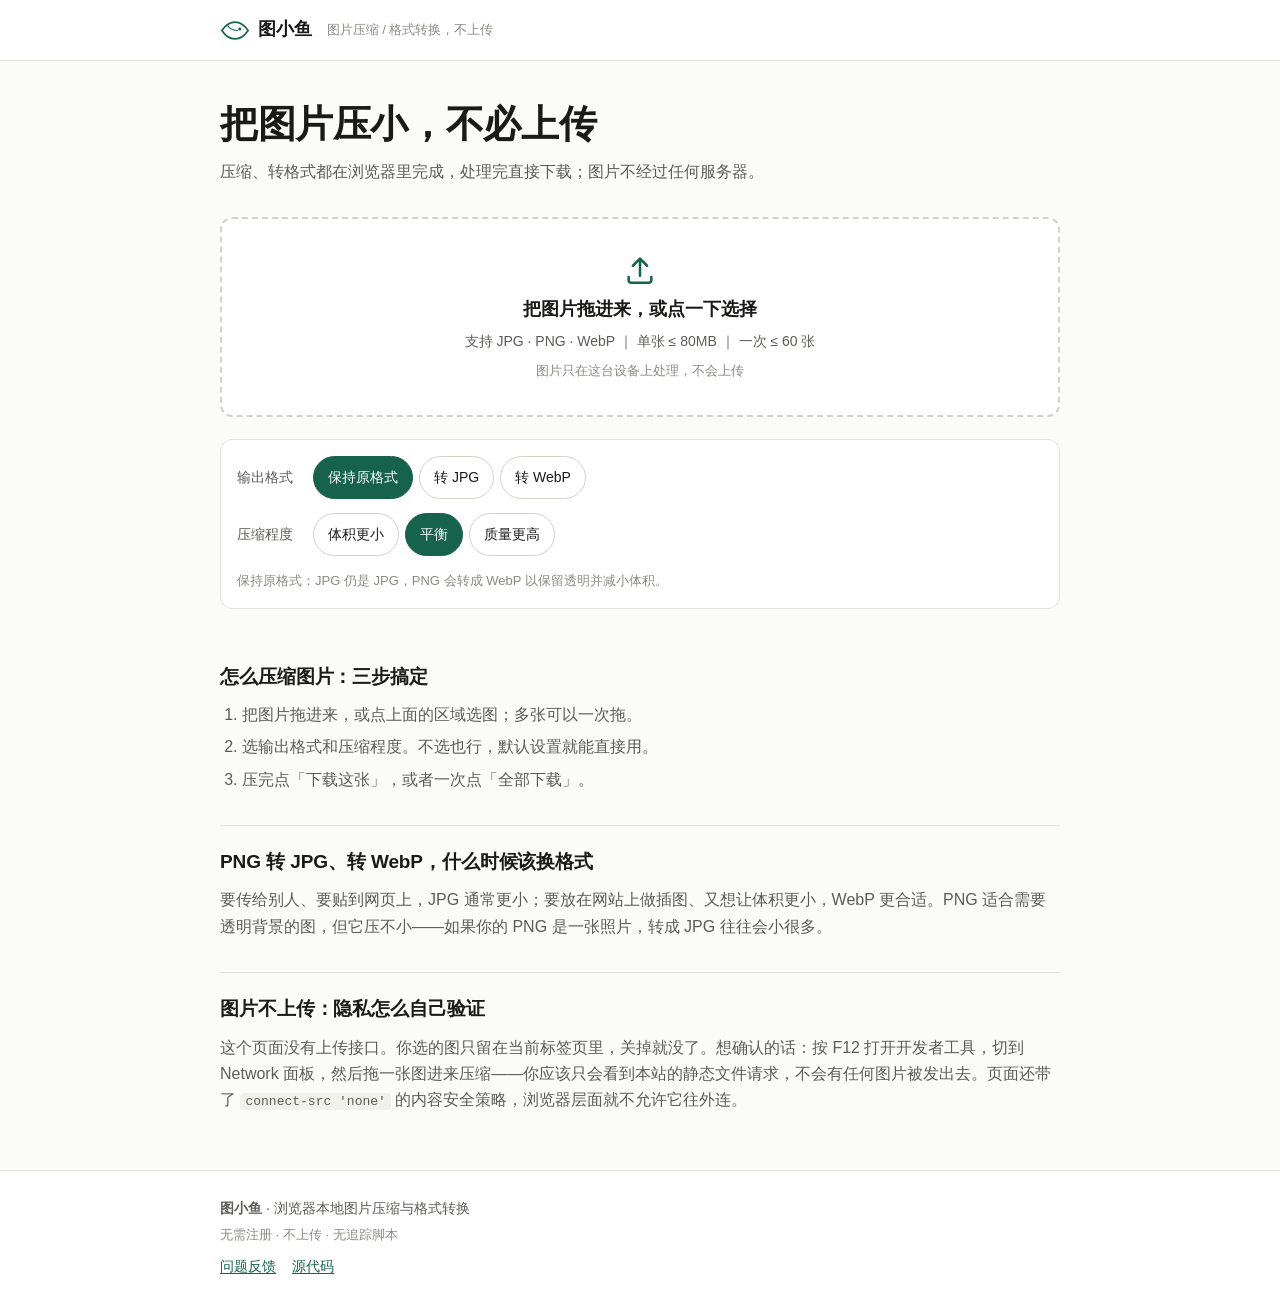
==== index.html @ 1ad6e544 "R2: 图小鱼静态站（零构建/零依赖/零上传，首屏 40KB）" ====
<!doctype html>
<html lang="zh-CN">
<head>
<meta charset="utf-8">
<meta name="viewport" content="width=device-width, initial-scale=1">
<title>图小鱼 · 本地压缩图片｜PNG 转 JPG、转 WebP</title>
<meta name="description" content="在浏览器里压缩图片、PNG 转 JPG、JPG 转 WebP，支持批量。图片不上传服务器，压完直接下载，手机电脑都能用，打开网页即可。">
<meta http-equiv="Content-Security-Policy" content="default-src 'self'; img-src 'self' blob: data:; connect-src 'none'; style-src 'self'; script-src 'self'; worker-src 'self' blob:; base-uri 'none'; form-action 'none'">
<link rel="canonical" href="https://freddywang12138.github.io/tuxiaoyu/">
<link rel="stylesheet" href="./styles/main.css">
<script type="application/ld+json">
{
  "@context": "https://schema.org",
  "@type": "WebApplication",
  "name": "图小鱼",
  "url": "https://freddywang12138.github.io/tuxiaoyu/",
  "applicationCategory": "MultimediaApplication",
  "operatingSystem": "Any",
  "inLanguage": "zh-CN",
  "description": "在浏览器本地压缩图片、转换格式，图片不上传服务器。",
  "offers": { "@type": "Offer", "price": "0", "priceCurrency": "CNY" }
}
</script>
</head>
<body>
<a class="skip" href="#main">跳到主内容</a>

<header class="top">
  <div class="wrap top-inner">
    <div class="brand">
      <svg class="logo" viewBox="0 0 32 24" aria-hidden="true" focusable="false">
        <path d="M2 12c4-6 9-9 14-9s10 3 14 9c-4 6-9 9-14 9S6 18 2 12z" fill="none" stroke="currentColor" stroke-width="1.8"/>
        <circle cx="21" cy="10.5" r="1.6" fill="currentColor"/>
        <path d="M8 6.5c2 3.5 6 5.5 10.5 5.5" fill="none" stroke="currentColor" stroke-width="1.2" stroke-linecap="round"/>
      </svg>
      <span class="brand-name">图小鱼</span>
    </div>
    <p class="top-tag">图片压缩 / 格式转换，不上传</p>
  </div>
</header>

<main id="main" class="wrap">

  <section class="intro">
    <h1>把图片压小，不必上传</h1>
    <p class="sub">压缩、转格式都在浏览器里完成，处理完直接下载；图片不经过任何服务器。</p>
  </section>

  <section class="picker" aria-labelledby="picker-title">
    <h2 class="sr-only" id="picker-title">选择图片</h2>
    <label class="drop" id="drop" for="file-input" tabindex="0">
      <span class="drop-icon" aria-hidden="true">
        <svg viewBox="0 0 24 24" focusable="false"><path d="M12 16V4m0 0L7 9m5-5 5 5M4 17v2a2 2 0 0 0 2 2h12a2 2 0 0 0 2-2v-2" fill="none" stroke="currentColor" stroke-width="1.8" stroke-linecap="round" stroke-linejoin="round"/></svg>
      </span>
      <span class="drop-title">把图片拖进来，或点一下选择</span>
      <span class="drop-sub">支持 JPG · PNG · WebP ｜ 单张 ≤ 80MB ｜ 一次 ≤ 60 张</span>
      <span class="drop-privacy">图片只在这台设备上处理，不会上传</span>
    </label>
    <input id="file-input" class="sr-only" type="file" accept="image/jpeg,image/png,image/webp" multiple>
  </section>

  <p id="alert" class="alert" role="status" hidden></p>

  <section class="options" id="options" hidden aria-label="输出设置">
    <div class="opt-group">
      <span class="opt-label" id="fmt-label">输出格式</span>
      <div class="seg" role="radiogroup" aria-labelledby="fmt-label" id="fmt-group">
        <label class="seg-item"><input type="radio" name="fmt" value="keep" checked><span>保持原格式</span></label>
        <label class="seg-item"><input type="radio" name="fmt" value="jpeg"><span>转 JPG</span></label>
        <label class="seg-item"><input type="radio" name="fmt" value="webp"><span>转 WebP</span></label>
      </div>
    </div>
    <div class="opt-group">
      <span class="opt-label" id="q-label">压缩程度</span>
      <div class="seg" role="radiogroup" aria-labelledby="q-label" id="q-group">
        <label class="seg-item"><input type="radio" name="q" value="low"><span>体积更小</span></label>
        <label class="seg-item"><input type="radio" name="q" value="mid" checked><span>平衡</span></label>
        <label class="seg-item"><input type="radio" name="q" value="high"><span>质量更高</span></label>
      </div>
    </div>
    <p class="opt-hint" id="fmt-hint"></p>
  </section>

  <section class="results" id="results" hidden aria-labelledby="results-title">
    <h2 class="sr-only" id="results-title">处理结果</h2>
    <div class="summary" id="summary"></div>
    <ul class="list" id="list"></ul>
    <div class="actions">
      <button class="btn primary" id="download-all" type="button">全部下载</button>
      <button class="btn ghost" id="cancel" type="button" hidden>取消剩余</button>
      <button class="btn ghost" id="reset" type="button">再压一批</button>
    </div>
  </section>

  <p class="sr-only" id="live" aria-live="polite"></p>

  <section class="faq">
    <h2>怎么压缩图片：三步搞定</h2>
    <ol class="steps">
      <li>把图片拖进来，或点上面的区域选图；多张可以一次拖。</li>
      <li>选输出格式和压缩程度。不选也行，默认设置就能直接用。</li>
      <li>压完点「下载这张」，或者一次点「全部下载」。</li>
    </ol>

    <h2>PNG 转 JPG、转 WebP，什么时候该换格式</h2>
    <p>要传给别人、要贴到网页上，JPG 通常更小；要放在网站上做插图、又想让体积更小，WebP 更合适。PNG 适合需要透明背景的图，但它压不小——如果你的 PNG 是一张照片，转成 JPG 往往会小很多。</p>

    <h2>图片不上传：隐私怎么自己验证</h2>
    <p>这个页面没有上传接口。你选的图只留在当前标签页里，关掉就没了。想确认的话：按 F12 打开开发者工具，切到 Network 面板，然后拖一张图进来压缩——你应该只会看到本站的静态文件请求，不会有任何图片被发出去。页面还带了 <code>connect-src 'none'</code> 的内容安全策略，浏览器层面就不允许它往外连。</p>
  </section>
</main>

<footer class="foot">
  <div class="wrap">
    <p><strong>图小鱼</strong> · 浏览器本地图片压缩与格式转换</p>
    <p class="foot-meta">无需注册 · 不上传 · 无追踪脚本</p>
    <p class="foot-links">
      <a href="https://github.com/FreddyWang12138/tuxiaoyu/issues/new?template=feedback.yml" rel="noopener">问题反馈</a>
      <a href="https://github.com/FreddyWang12138/tuxiaoyu" rel="noopener">源代码</a>
    </p>
  </div>
</footer>

<script type="module" src="./assets/js/app.js"></script>
</body>
</html>
---- styles/main.css ----
:root {
  --bg: #fbfbfa;
  --panel: #ffffff;
  --ink: #1a1a19;
  --ink-2: #5b5b58;
  --ink-3: #8a8a85;
  --line: #e4e4df;
  --line-2: #d2d2cb;
  --accent: #16624a;
  --accent-ink: #ffffff;
  --accent-soft: #eaf3ef;
  --warn-bg: #fdf4e3;
  --warn-line: #e8cfa0;
  --warn-ink: #6b4d12;
  --danger: #9c2b1f;
  --radius: 12px;
}

* { box-sizing: border-box; }

html { -webkit-text-size-adjust: 100%; }

body {
  margin: 0;
  background: var(--bg);
  color: var(--ink);
  font: 16px/1.65 -apple-system, BlinkMacSystemFont, "Segoe UI", "PingFang SC",
    "Hiragino Sans GB", "Microsoft YaHei", sans-serif;
}

.wrap { width: 100%; max-width: 880px; margin: 0 auto; padding: 0 20px; }

.sr-only {
  position: absolute; width: 1px; height: 1px; padding: 0; margin: -1px;
  overflow: hidden; clip: rect(0 0 0 0); white-space: nowrap; border: 0;
}

.skip {
  position: absolute; left: -999px; top: 0; z-index: 20;
  background: var(--ink); color: #fff; padding: 10px 16px; border-radius: 0 0 8px 0;
}
.skip:focus { left: 0; }

:focus-visible { outline: 3px solid #0b6b4f; outline-offset: 2px; }

/* header */
.top { border-bottom: 1px solid var(--line); background: var(--panel); }
.top-inner { display: flex; align-items: center; gap: 14px; min-height: 60px; flex-wrap: wrap; }
.brand { display: flex; align-items: center; gap: 8px; color: var(--accent); }
.logo { width: 30px; height: 23px; display: block; }
.brand-name { font-weight: 650; font-size: 18px; color: var(--ink); letter-spacing: .01em; }
.top-tag { margin: 0; color: var(--ink-3); font-size: 13px; }

/* intro */
.intro { padding: 40px 0 8px; }
.intro h1 {
  margin: 0 0 10px;
  font-size: clamp(26px, 5vw, 38px);
  line-height: 1.25;
  letter-spacing: -0.01em;
  font-weight: 680;
}
.sub { margin: 0; color: var(--ink-2); max-width: 46em; }

/* drop zone */
.picker { margin: 24px 0 0; }

.drop {
  display: flex; flex-direction: column; align-items: center; justify-content: center;
  gap: 6px;
  min-height: 200px;
  padding: 28px 20px;
  border: 2px dashed var(--line-2);
  border-radius: var(--radius);
  background: var(--panel);
  cursor: pointer;
  text-align: center;
  transition: border-color .15s, background-color .15s;
}
.drop:hover { border-color: var(--accent); background: var(--accent-soft); }
.drop.is-over { border-color: var(--accent); background: var(--accent-soft); }
.drop-icon svg { width: 34px; height: 34px; color: var(--accent); display: block; margin: 0 auto 2px; }
.drop-title { font-size: 18px; font-weight: 600; }
.drop-sub { color: var(--ink-2); font-size: 14px; }
.drop-privacy { color: var(--ink-3); font-size: 13px; }

/* alert */
.alert {
  margin: 16px 0 0;
  padding: 12px 14px;
  border: 1px solid var(--warn-line);
  border-radius: 10px;
  background: var(--warn-bg);
  color: var(--warn-ink);
  font-size: 14px;
}

/* options */
.options {
  margin-top: 22px; padding: 16px;
  background: var(--panel); border: 1px solid var(--line); border-radius: var(--radius);
  display: grid; gap: 14px;
}
.opt-group { display: flex; align-items: center; gap: 12px; flex-wrap: wrap; }
.opt-label { font-size: 14px; color: var(--ink-2); min-width: 64px; }
.seg { display: flex; gap: 6px; flex-wrap: wrap; }
.seg-item { position: relative; }
.seg-item input { position: absolute; opacity: 0; width: 1px; height: 1px; }
.seg-item span {
  display: inline-block; padding: 9px 14px; min-height: 40px;
  border: 1px solid var(--line-2); border-radius: 999px;
  font-size: 14px; background: var(--panel); cursor: pointer;
  transition: background-color .12s, border-color .12s, color .12s;
}
.seg-item input:checked + span {
  background: var(--accent); border-color: var(--accent); color: var(--accent-ink);
}
.seg-item input:focus-visible + span { outline: 3px solid #0b6b4f; outline-offset: 2px; }
.seg-item input:disabled + span { opacity: .45; cursor: not-allowed; text-decoration: line-through; }
.opt-hint { margin: 0; font-size: 13px; color: var(--ink-3); }

/* results */
.results { margin-top: 22px; }
.summary {
  padding: 14px 16px; border-radius: var(--radius) var(--radius) 0 0;
  background: var(--accent-soft); border: 1px solid var(--line); border-bottom: 0;
  font-weight: 600; font-size: 15px;
}
.list { list-style: none; margin: 0; padding: 0; background: var(--panel); border: 1px solid var(--line); }
.row {
  display: grid;
  grid-template-columns: 56px minmax(0, 1fr) auto;
  gap: 12px; align-items: center;
  padding: 12px 14px;
  border-top: 1px solid var(--line);
}
.row:first-child { border-top: 0; }
.thumb {
  width: 56px; height: 56px; border-radius: 8px; object-fit: cover;
  background: #f0f0ec; border: 1px solid var(--line);
}
.row-main { min-width: 0; }
.row-name {
  margin: 0; font-size: 14px; font-weight: 550;
  overflow: hidden; text-overflow: ellipsis; white-space: nowrap;
}
.row-meta { margin: 3px 0 0; font-size: 13px; color: var(--ink-3); }
.row-meta .delta { color: var(--accent); font-weight: 600; }
.row-meta .flat { color: var(--ink-2); }
.row-meta .err { color: var(--danger); }
.row-side { display: flex; align-items: center; gap: 8px; }

.btn {
  font: inherit; font-size: 14px;
  min-height: 44px; padding: 10px 18px;
  border-radius: 10px; border: 1px solid transparent;
  cursor: pointer;
}
.btn.primary { background: var(--accent); color: var(--accent-ink); border-color: var(--accent); }
.btn.primary:hover { filter: brightness(1.06); }
.btn.ghost { background: var(--panel); color: var(--ink); border-color: var(--line-2); }
.btn.ghost:hover { background: #f4f4f0; }
.btn.small { min-height: 36px; padding: 6px 12px; font-size: 13px; }
.btn:disabled { opacity: .5; cursor: not-allowed; }

.actions { display: flex; gap: 10px; flex-wrap: wrap; margin-top: 16px; }

.spinner {
  width: 16px; height: 16px; border-radius: 50%;
  border: 2px solid var(--line-2); border-top-color: var(--accent);
  animation: spin .8s linear infinite; display: inline-block;
}
@keyframes spin { to { transform: rotate(360deg); } }
@media (prefers-reduced-motion: reduce) { .spinner { animation-duration: 2.4s; } }

/* faq */
.faq { margin: 52px 0 0; }
.faq h2 {
  margin: 32px 0 10px; font-size: 19px; letter-spacing: -0.005em;
  padding-top: 20px; border-top: 1px solid var(--line);
}
.faq h2:first-of-type { border-top: 0; padding-top: 0; margin-top: 0; }
.faq p { margin: 0; color: var(--ink-2); }
.steps { margin: 0; padding-left: 22px; color: var(--ink-2); }
.steps li { margin: 6px 0; }
code {
  font: 13px/1.4 ui-monospace, SFMono-Regular, Menlo, Consolas, monospace;
  background: #f1f1ec; padding: 1px 5px; border-radius: 4px;
}

/* footer */
.foot { margin-top: 56px; border-top: 1px solid var(--line); background: var(--panel); padding: 26px 0; }
.foot p { margin: 0 0 4px; font-size: 14px; color: var(--ink-2); }
.foot-meta { color: var(--ink-3) !important; font-size: 13px !important; }
.foot-links { display: flex; gap: 16px; margin-top: 10px !important; }
.foot-links a { color: var(--accent); text-decoration: underline; text-underline-offset: 2px; }

/* mobile: rows become cards */
@media (max-width: 720px) {
  .intro { padding: 28px 0 4px; }
  .drop { min-height: 170px; padding: 22px 14px; }
  .drop-title { font-size: 16px; }
  .row {
    grid-template-columns: 48px minmax(0, 1fr);
    grid-template-areas: "thumb main" "side side";
    gap: 10px 12px;
  }
  .thumb { grid-area: thumb; width: 48px; height: 48px; }
  .row-main { grid-area: main; }
  .row-side { grid-area: side; justify-content: stretch; }
  .row-side .btn { flex: 1; }
  .opt-group { align-items: flex-start; flex-direction: column; gap: 8px; }
}
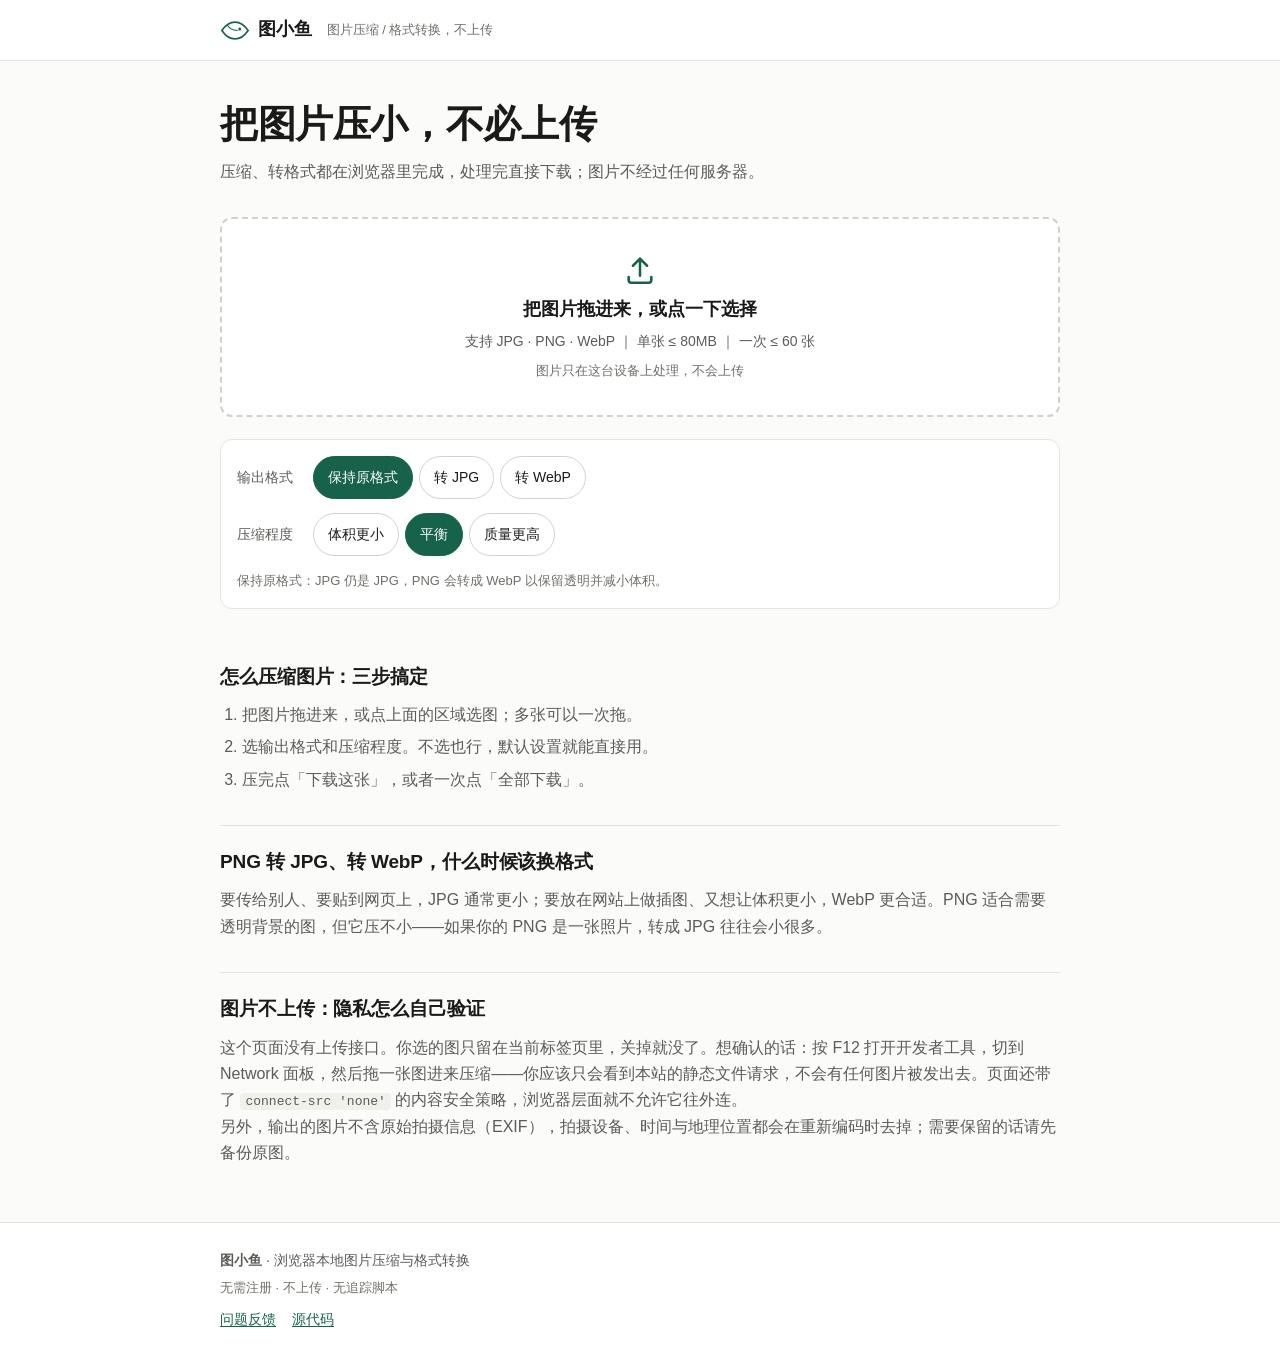
==== commit 5ed6a10f: "R3: QA 检查(91项) / CI 与 Pages 部署 / 30min 探活与周报 / 反馈模板与标签体系 修复 QA 发现的 5 个真问题： - worker 路径 ../workers → " ====
--- a/index.html
+++ b/index.html
@@ -49,6 +49,7 @@
   <section class="picker" aria-labelledby="picker-title">
     <h2 class="sr-only" id="picker-title">选择图片</h2>
     <label class="drop" id="drop" for="file-input" tabindex="0">
+      <input id="file-input" class="sr-only" type="file" accept="image/jpeg,image/png,image/webp" multiple>
       <span class="drop-icon" aria-hidden="true">
         <svg viewBox="0 0 24 24" focusable="false"><path d="M12 16V4m0 0L7 9m5-5 5 5M4 17v2a2 2 0 0 0 2 2h12a2 2 0 0 0 2-2v-2" fill="none" stroke="currentColor" stroke-width="1.8" stroke-linecap="round" stroke-linejoin="round"/></svg>
       </span>
@@ -56,7 +57,6 @@
       <span class="drop-sub">支持 JPG · PNG · WebP ｜ 单张 ≤ 80MB ｜ 一次 ≤ 60 张</span>
       <span class="drop-privacy">图片只在这台设备上处理，不会上传</span>
     </label>
-    <input id="file-input" class="sr-only" type="file" accept="image/jpeg,image/png,image/webp" multiple>
   </section>
 
   <p id="alert" class="alert" role="status" hidden></p>
@@ -107,6 +107,7 @@
 
     <h2>图片不上传：隐私怎么自己验证</h2>
     <p>这个页面没有上传接口。你选的图只留在当前标签页里，关掉就没了。想确认的话：按 F12 打开开发者工具，切到 Network 面板，然后拖一张图进来压缩——你应该只会看到本站的静态文件请求，不会有任何图片被发出去。页面还带了 <code>connect-src 'none'</code> 的内容安全策略，浏览器层面就不允许它往外连。</p>
+    <p>另外，输出的图片不含原始拍摄信息（EXIF），拍摄设备、时间与地理位置都会在重新编码时去掉；需要保留的话请先备份原图。</p>
   </section>
 </main>
 
--- a/styles/main.css
+++ b/styles/main.css
@@ -3,7 +3,7 @@
   --panel: #ffffff;
   --ink: #1a1a19;
   --ink-2: #5b5b58;
-  --ink-3: #8a8a85;
+  --ink-3: #6f6f69;
   --line: #e4e4df;
   --line-2: #d2d2cb;
   --accent: #16624a;
@@ -78,6 +78,9 @@
   transition: border-color .15s, background-color .15s;
 }
 .drop:hover { border-color: var(--accent); background: var(--accent-soft); }
+.drop.is-over, .drop.is-focused { border-color: var(--accent); background: var(--accent-soft); outline: 3px solid #0b6b4f; outline-offset: 2px; }
+/* 文件框是 sr-only 的，Tab 落在它上面时把焦点环画在整个拖拽区，否则键盘用户看不到焦点 */
+.drop:focus-within { border-color: var(--accent); background: var(--accent-soft); outline: 3px solid #0b6b4f; outline-offset: 2px; }
 .drop.is-over { border-color: var(--accent); background: var(--accent-soft); }
 .drop-icon svg { width: 34px; height: 34px; color: var(--accent); display: block; margin: 0 auto 2px; }
 .drop-title { font-size: 18px; font-weight: 600; }
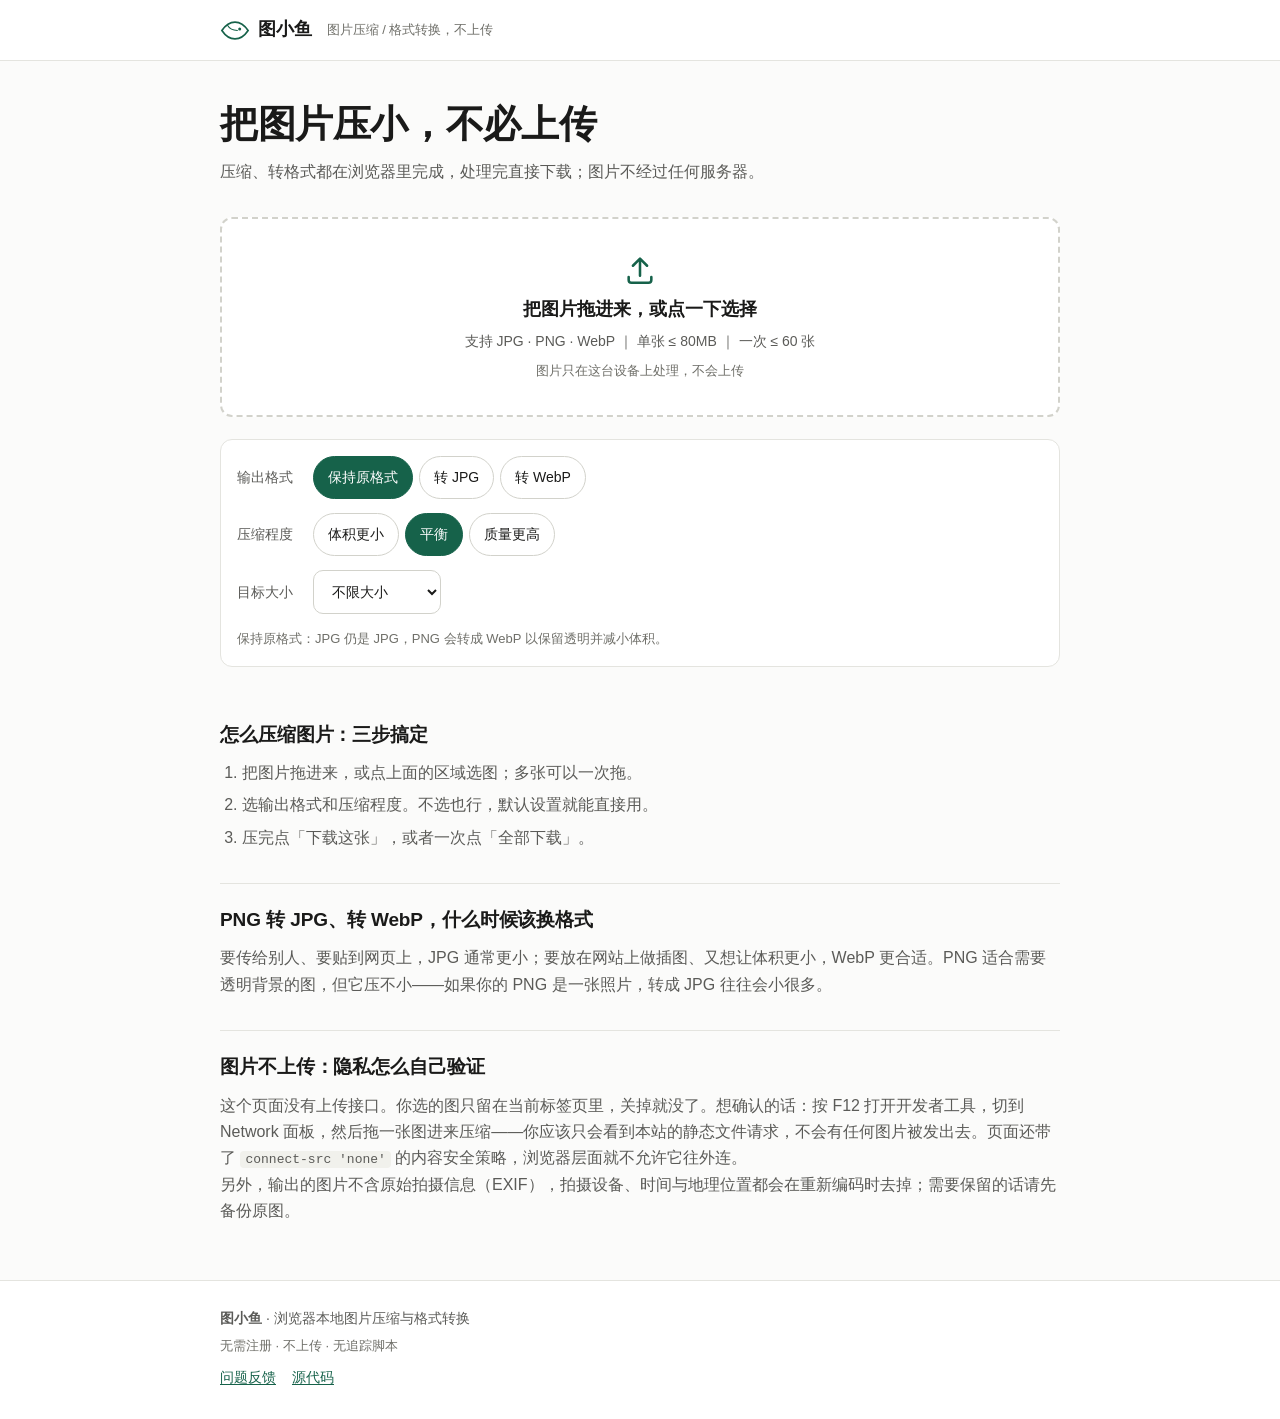
==== commit 233b37a5: "feat: 目标大小预设（200KB/500KB/1MB/2MB）二分试压逼近 - 新增 assets/js/target.js：预设、pickBest、nextQuality（纯函数，worker " ====
--- a/index.html
+++ b/index.html
@@ -78,6 +78,16 @@
         <label class="seg-item"><input type="radio" name="q" value="high"><span>质量更高</span></label>
       </div>
     </div>
+    <div class="opt-group">
+      <label class="opt-label" for="target">目标大小</label>
+      <select id="target" class="select">
+        <option value="0">不限大小</option>
+        <option value="204800">200 KB 以内</option>
+        <option value="512000">500 KB 以内</option>
+        <option value="1048576">1 MB 以内</option>
+        <option value="2097152">2 MB 以内</option>
+      </select>
+    </div>
     <p class="opt-hint" id="fmt-hint"></p>
   </section>
 
--- a/styles/main.css
+++ b/styles/main.css
@@ -120,6 +120,12 @@
 }
 .seg-item input:focus-visible + span { outline: 3px solid #0b6b4f; outline-offset: 2px; }
 .seg-item input:disabled + span { opacity: .45; cursor: not-allowed; text-decoration: line-through; }
+.select {
+  min-height: 44px; padding: 9px 14px; border-radius: 10px;
+  border: 1px solid var(--line-2); background: var(--panel); color: var(--ink);
+  font: inherit; font-size: 14px; cursor: pointer;
+}
+.select:focus-visible { outline: 3px solid #0b6b4f; outline-offset: 2px; }
 .opt-hint { margin: 0; font-size: 13px; color: var(--ink-3); }
 
 /* results */
